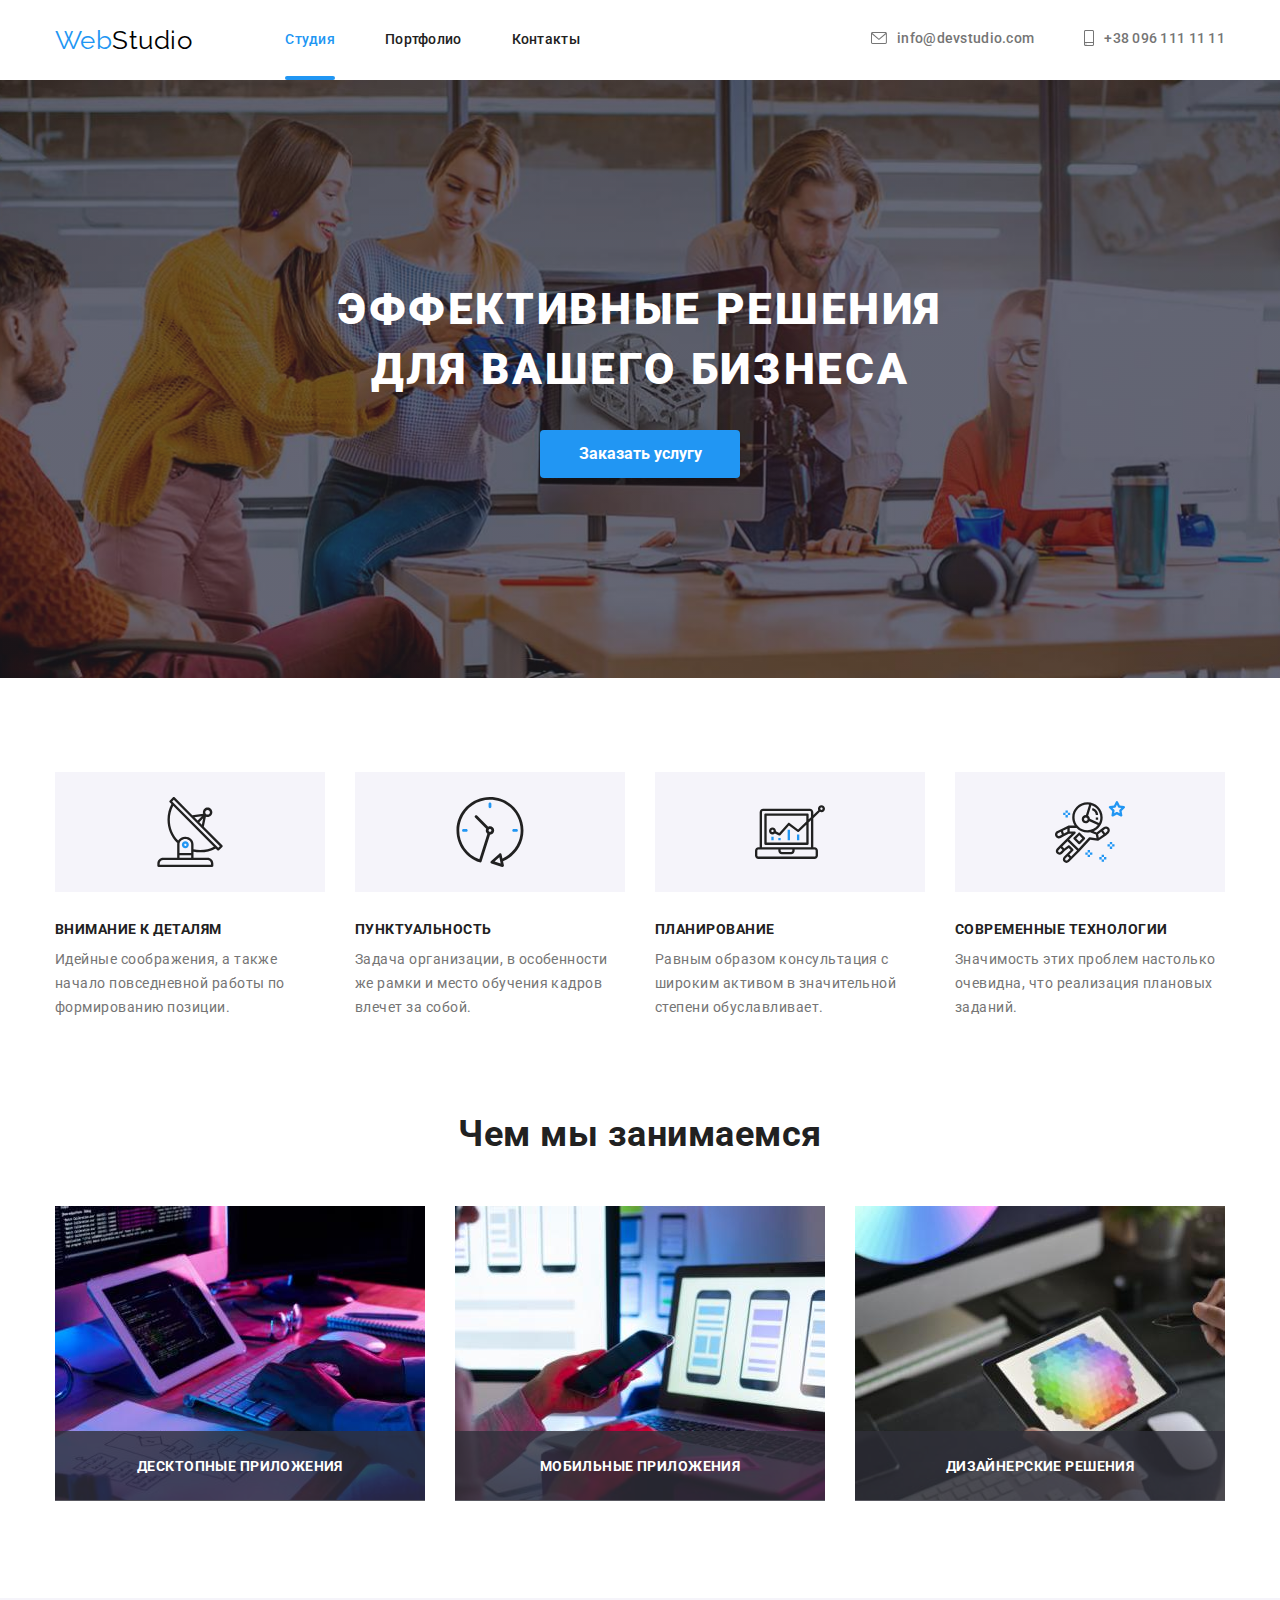
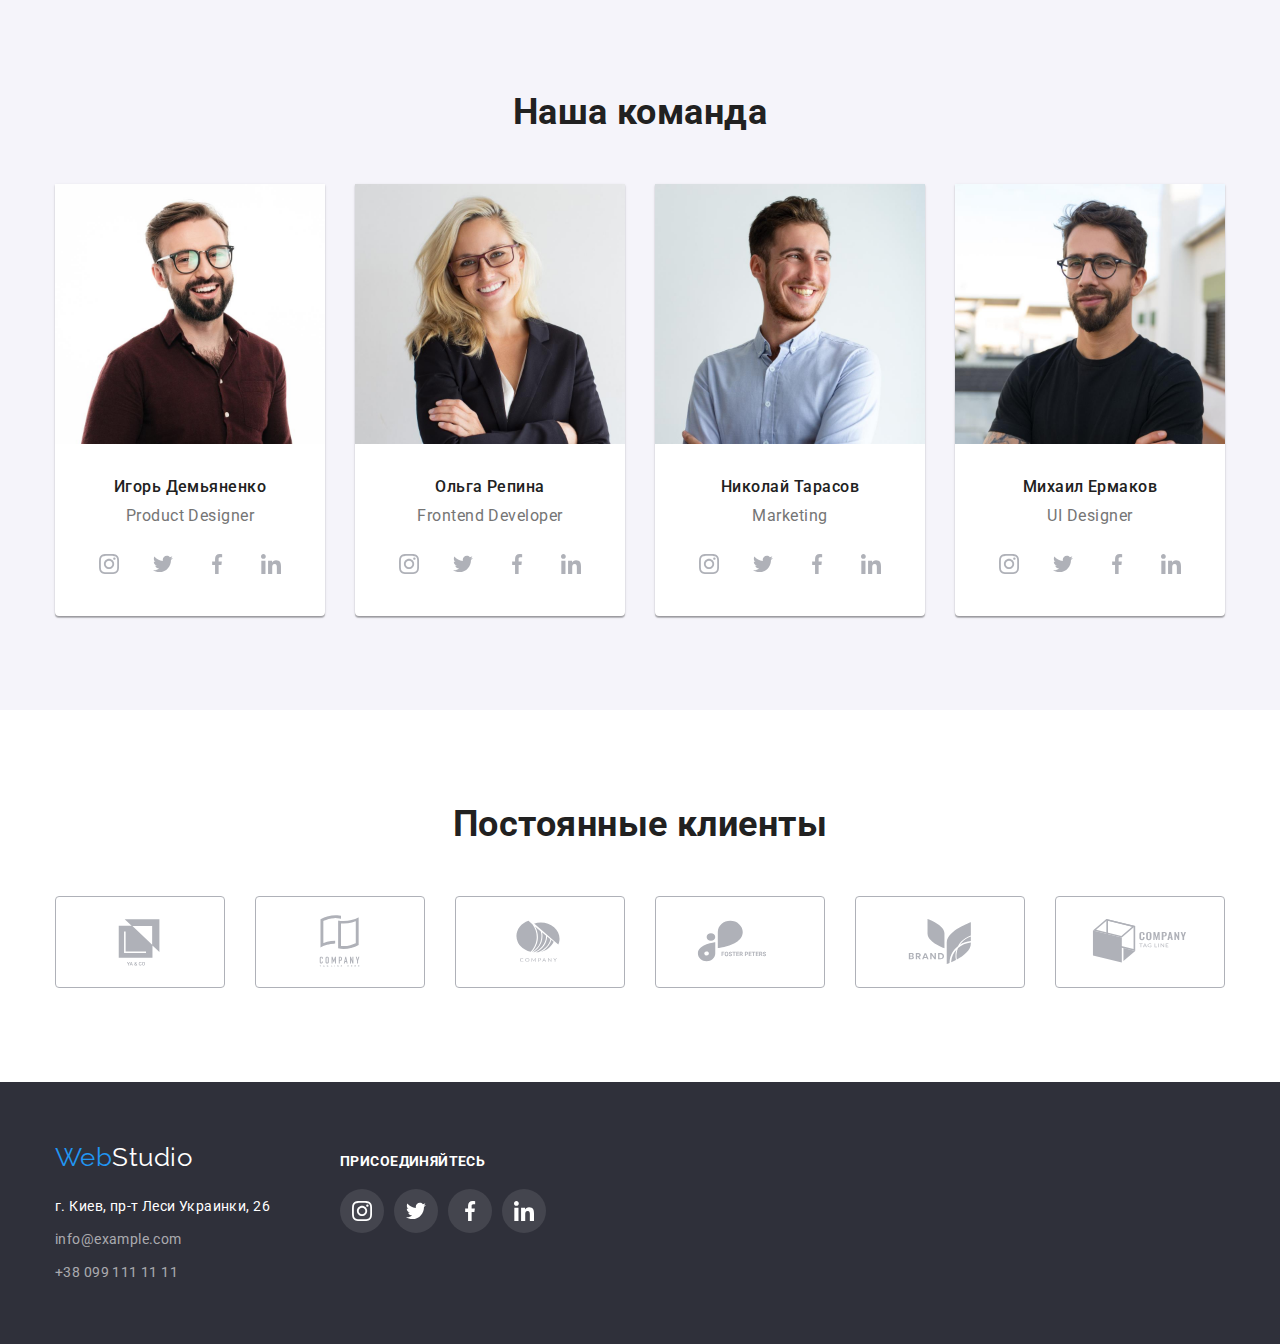
==== index.html @ f7ffaaa4 "clone hw5" ====
<!DOCTYPE html>
<html lang="ru">
<head>
    <meta charset="UTF-8">
    <meta http-equiv="X-UA-Compatible" content="IE=edge">
    <meta name="viewport" content="width=device-width, initial-scale=1.0">
    <title>WebStudio</title>
    <link rel="stylesheet" href="https://fonts.googleapis.com/css2?family=Raleway:wght@700&family=Roboto:wght@400;500;700;900&display=swap"
        >
        <link rel="stylesheet" href="https://cdnjs.cloudflare.com/ajax/libs/modern-normalize/1.0.0/modern-normalize.min.css">
    <link rel="stylesheet" href="./css/styles.css">
</head>
<body>
    <!--header-->
    <header>
        <div class="container main-nav">
        <nav class="main-nav">
            <a href="./index.html" class="logo">Web<span class="logo-web-dark">Studio</span></a>
            <ul class="site-nav list">
                <li class="site-item"><a href="./index.html" class="link current">Студия</a></li>
                <li class="site-item"><a href="./portfolio.html" class="link">Портфолио</a></li>
                <li class="site-item"><a href="" class="link">Контакты</a></li>
            </ul>
        </nav>
        <ul class="contact-nav list">
            <li class="site-item">
                <a href="mailto:info@devstudio.com" class="contact-link">
                <svg class="address-icon header-mail" width="16px" height="12px"> 
                    <use href="./image/sprite.svg#icon-mail"></use>
                </svg>
                info@devstudio.com</a></li>
            <li class="site-item"><a href="tel:+380961111111" class="contact-link">
                <svg class="address-icon header-tel" width="10px" height="16px">
                    <use href="./image/sprite.svg#icon-smartphone"></use>
                </svg>
                +38 096 111 11 11</a>
            </li>
        </ul>
        </div>

    </header> 

    <!--unique content page-->
     <main>


        <!--Hero section-->
        <section class="hero">
           <h1 class="title-hero">Эффективные решения для вашего бизнеса</h1>
            <button type="button" class="button primary" data-modal-open>Заказать услугу</button>
        </section>

        <!--company ideals and princes-->
        <section class="section top-section">
            <div class="container">
            <h2 class="section-title hidden-title">Принципы компании</h2>
            <ul class="company-ideal list">
                <li class="company-item">
                    <div class="section-icon">
                        <svg class="antenna-icon" width="70px" height="70px">
                            <use href="./image/sprite.svg#icon-antenna"></use>
                        </svg>
                    </div>
                    <h3 class="title">Внимание к деталям</h3>
                    <p class="text">Идейные соображения, а также начало повседневной работы по формированию позиции.</p>
                </li>
                <li class="company-item">
                    <div class="section-icon">
                        <svg class="clock-icon" width="70px" height="70px">
                            <use href="./image/sprite.svg#icon-clock"></use>
                        </svg>
                    </div>
                    <h3 class="title">Пунктуальность</h3>
                    <p class="text">Задача организации, в особенности же рамки и место обучения кадров влечет за собой.</p>
                </li>
                <li class="company-item">
                    <div class="section-icon">
                        <svg class="diagram-icon" width="70px" height="70px">
                            <use href="./image/sprite.svg#icon-diagram"></use>
                        </svg>
                     </div>
                    <h3 class="title">Планирование</h3>
                    <p class="text">Равным образом консультация с широким активом в значительной степени обуславливает.</p>
                </li>
                <li class="company-item">
                    <div class="section-icon">
                        <svg class="astronaut-icon" width="70px" height="70px">
                            <use href="./image/sprite.svg#icon-astronaut"></use>
                        </svg>
                     </div>
                    <h3 class="title">Современные технологии</h3>
                    <p class="text">Значимость этих проблем настолько очевидна, что реализация плановых заданий.</p>
                </li>
            </ul></div>
        </section>

        <!--what we're doing-->
        <section class="section">
            <div class="container">
            <h2 class="section-title our-work-title">Чем мы занимаемся</h2>
            <ul class="our-work list">
                <li class="our-work-item">
                    <a href=""><img src="./image/computer.jpg" alt="Компьютер" width="370"></a>
                    
                        <p class="our-work-card-text">Десктопные приложения</p>
                   
                </li>
                <li class="our-work-item">
                    <a href=""> <img src="./image/mobile.jpg" alt="Мобильные устройства" width="370"></a>
        
                        <p class="our-work-card-text">Мобильные приложения</p>
                    
                </li>
                <li class="our-work-item">
                    <a href=""><img src="./image/tablet.jpg" alt="Планшеты" width="370"></a>
                    
                        <p class="our-work-card-text">Дизайнерские решения</p>
                    
                </li>
            </ul>
            </div>
        </section>

        <!--our team-->
        <section class="team-section section">
            <div class="container">
            <h2 class="section-title team-title">Наша команда</h2>
            <ul class="team-list list ">
                <li class="cards"><img src="./image/ihor.jpg" alt="Игорь Демьяненко фото" width="270">
                    <h3 class="title">Игорь Демьяненко</h3>
                    <p class="text">Product Designer</p>
                    <ul class="master-social social-list list">
                        <li class="social-item">
                            <a href="" class="social-link">
                                <svg class="social-icon" width="20" height="20">
                                    <use href="./image/sprite.svg#icon-instagram"></use>
                                </svg>
                            </a>
                        </li>
                        <li class="social-item">
                            <a href="" class="social-link">
                                <svg class="social-icon" width="20" height="20">
                                    <use href="./image/sprite.svg#icon-twitter"></use>
                                </svg>
                            </a>
                        </li>
                        <li class="social-item">
                            <a href="" class="social-link">
                                <svg class="social-icon" width="20" height="20">
                                    <use href="./image/sprite.svg#icon-facebook"></use>
                                </svg>
                            </a>
                        </li>
                        <li class="social-item">
                            <a href="" class="social-link">
                                <svg class="social-icon" width="20" height="20">
                                    <use href="./image/sprite.svg#icon-linkedin"></use>
                                </svg>
                            </a>
                        </li>
                    </ul> 
                </li>
                <li class="cards"><img src="./image/olha.jpg" alt="Ольга Репина фото" width="270">
                    <h3 class="title">Ольга Репина</h3>
                    <p class="text">Frontend Developer</p>
                    <ul class="master-social social-list list">
                        <li class="social-item">
                            <a href="" class="social-link">
                                <svg class="social-icon" width="20" height="20">
                                    <use href="./image/sprite.svg#icon-instagram"></use>
                                </svg>
                            </a>
                        </li>
                        <li class="social-item">
                            <a href="" class="social-link">
                                <svg class="social-icon" width="20" height="20">
                                    <use href="./image/sprite.svg#icon-twitter"></use>
                                </svg>
                            </a>
                        </li>
                        <li class="social-item">
                            <a href="" class="social-link">
                                <svg class="social-icon" width="20" height="20">
                                    <use href="./image/sprite.svg#icon-facebook"></use>
                                </svg>
                            </a>
                        </li>
                        <li class="social-item">
                            <a href="" class="social-link">
                                <svg class="social-icon" width="20" height="20">
                                    <use href="./image/sprite.svg#icon-linkedin"></use>
                                </svg>
                            </a>
                        </li>
                    </ul>
                </li>
                <li class="cards"><img src="./image/nikolay.jpg" alt="Николай Тарасов фото" width="270">
                    <h3 class="title">Николай Тарасов</h3>
                    <p class="text">Marketing</p>
                    <ul class="master-social social-list list">
                        <li class="social-item">
                            <a href="" class="social-link">
                                <svg class="social-icon" width="20" height="20">
                                    <use href="./image/sprite.svg#icon-instagram"></use>
                                </svg>
                            </a>
                        </li>
                        <li class="social-item">
                            <a href="" class="social-link">
                                <svg class="social-icon" width="20" height="20">
                                    <use href="./image/sprite.svg#icon-twitter"></use>
                                </svg>
                            </a>
                        </li>
                        <li class="social-item">
                            <a href="" class="social-link">
                                <svg class="social-icon" width="20" height="20">
                                    <use href="./image/sprite.svg#icon-facebook"></use>
                                </svg>
                            </a>
                        </li>
                        <li class="social-item">
                            <a href="" class="social-link">
                                <svg class="social-icon" width="20" height="20">
                                    <use href="./image/sprite.svg#icon-linkedin"></use>
                                </svg>
                            </a>
                        </li>
                    </ul>
                </li>
                <li class="cards"><img src="./image/michael.jpg" alt="Михаил Ермаков фото" width="270">
                    <h3 class="title">Михаил Ермаков</h3>
                    <p class="text">UI Designer</p>
                    <ul class="master-social social-list list">
                        <li class="social-item">
                            <a href="" class="social-link">
                                <svg class="social-icon" width="20" height="20">
                                    <use href="./image/sprite.svg#icon-instagram"></use>
                                </svg>
                            </a>
                        </li>
                        <li class="social-item">
                            <a href="" class="social-link">
                                <svg class="social-icon" width="20" height="20">
                                    <use href="./image/sprite.svg#icon-twitter"></use>
                                </svg>
                            </a>
                        </li>
                        <li class="social-item">
                            <a href="" class="social-link">
                                <svg class="social-icon" width="20" height="20">
                                    <use href="./image/sprite.svg#icon-facebook"></use>
                                </svg>
                            </a>
                        </li>
                        <li class="social-item">
                            <a href="" class="social-link">
                                <svg class="social-icon" width="20" height="20">
                                    <use href="./image/sprite.svg#icon-linkedin"></use>
                                </svg>
                            </a>
                        </li>
                    </ul>
                </li>
            </ul>
            </div>
        </section>
        <section class="section clients-section">
            <div class="container">
                <h2 class="section-title clients-title">Постоянные клиенты</h2>
                <ul class="list clients-list">
                    <li class="clients-item">
                         <a href="" class="clients-link">
                            <svg class="clients-icon" width="106" height="60">
                                <use href="./image/sprite.svg#icon-clients-1"></use>
                            </svg>
                        </a>
                    </li>
                    <li class="clients-item">
                        <a href="" class="clients-link">
                            <svg class="clients-icon" width="106" height="60">
                                <use href="./image/sprite.svg#icon-clients-2"></use>
                            </svg>
                        </a>
                    </li>
                    <li class="clients-item">
                        <a href="" class="clients-link">
                            <svg class="clients-icon" width="106" height="60">
                                <use href="./image/sprite.svg#icon-clients-3"></use>
                            </svg>
                        </a>
                    </li>
                    <li class="clients-item">
                        <a href="" class="clients-link">
                            <svg class="clients-icon" width="106" height="60">
                                <use href="./image/sprite.svg#icon-clients-4"></use>
                            </svg>
                        </a>
                    </li>
                    <li class="clients-item">
                        <a href="" class="clients-link">
                            <svg class="clients-icon" width="106" height="60">
                                <use href="./image/sprite.svg#icon-clients-5"></use>
                            </svg>
                        </a>
                    </li>
                    <li class="clients-item">
                        <a href="" class="clients-link">
                            <svg class="clients-icon" width="106" height="60">
                                <use href="./image/sprite.svg#icon-clients-6"></use>
                            </svg>
                        </a>
                    </li>
                    
                </ul>
            </div>
        </section>

    </main>

    <!--footer-->
    <footer class="footer-section">
        <div class="container footer-box">
            <div class="footer-left">
            <a href="./index.html" class="logo">Web<span class="logo-web-light">Studio</span></a>

            <address class="address-footer contact-nav">
                <span class="address">г. Киев, пр-т Леси Украинки, 26 </span>
                <a href="mailto:info@example.com" class="contact-link">info@example.com</a>
                <a href="tel:+380991111111" class="contact-link">+38 099 111 11 11</a>
            </address>
            </div>
            <div class="footer-right">
                <h3 class="title footer-title">присоединяйтесь</h3>
                <ul class="footer-social list">
                    <li class="footer-item">
                        <a href="" class="footer-social-link">
                            <svg class="footer-social-icon" width="20" height="20">
                                <use href="./image/sprite.svg#icon-instagram"></use>
                            </svg>
                        </a>
                    </li>
                    <li class="footer-item">
                        <a href="" class="footer-social-link">
                            <svg class="footer-social-icon" width="20" height="20">
                                <use href="./image/sprite.svg#icon-twitter"></use>
                            </svg>
                        </a>
                    </li>
                    <li class="footer-item">
                        <a href="" class="footer-social-link">
                            <svg class="footer-social-icon" width="20" height="20">
                                <use href="./image/sprite.svg#icon-facebook"></use>
                            </svg>
                        </a>
                    </li>
                    <li class="footer-item">
                        <a href="" class="footer-social-link">
                            <svg class="footer-social-icon" width="20" height="20">
                                <use href="./image/sprite.svg#icon-linkedin"></use>
                            </svg>
                        </a>
                    </li>
                </ul>
            </div>
        </div>
    </footer>
    <div class="backdrop is-hidden" data-modal>
        <div class="modal">
            <button type="button" class="modal-btn" data-modal-close>
                <svg class="modal-close-icon" width="18" height="18">
                    <use href="./image/sprite.svg#icon-close"></use>
                </svg>
            </button>
        </div>
    </div>
    <script src="./js/modal.js"></script>
</body>
</html>
---- css/styles.css ----
:root {
  --primary-text-color: #757575;
  --title-text-color: #212121;
  --accent-color: #2196f3;
  --white-color: #ffffff;
  --white-opacity-color: rgba(255, 255, 255, 0.6);
  --secondary-background-color: #f5f4fa;
  --dark-backgroud-color: #2f303a;
  --black-color: #000000;
}

body {
  margin: 0;
  background-color: var(--white-color);
  color: var(--primary-text-color);

  font-family: Roboto, sans-serif;
  letter-spacing: 0.03em;
}

.container {
  width: 1200px;
  padding-left: 15px;
  padding-right: 15px;
  margin-left: auto;
  margin-right: auto;
}

.list {
  padding: 0;
  margin: 0;

  list-style: none;
}

.link {
  color: inherit;
}

/*section*/

.hidden-title {
  display: none;
}

.section {
  padding-bottom: 94px;
}

/*logo*/

.logo {
  color: var(--accent-color);
  font-family: Raleway, sans-serif;
  font-weight: 700px;
  font-size: 26px;
  line-height: 1.19;
  text-decoration: none;
}
.logo-web-dark {
  color: var(--black-color);
}
.logo-web-light {
  color: var(--white-color);
}

/*button*/

.button {
  border-radius: 4px;
  padding: 6px 22px;
  min-width: 73px;

  color: var(--title-text-color);
  background-color: var(--secondary-background-color);

  font-weight: 700;
  font-size: 16px;
  line-height: 1.8;
  text-align: center;

  cursor: pointer;
}
.button.primary {
  padding: 10px 32px;
  min-width: 200px;
  border: none;
  box-shadow: 0px 4px 4px rgba(0, 0, 0, 0.15);

  color: var(--white-color);
  background-color: var(--accent-color);
}
.portfolio-button {
  font-family: Roboto;
  font-weight: 500;
  font-size: 16px;
  line-height: 1.62;
  transition: color 250ms cubic-bezier(0.4, 0, 0.2, 1),
    background-color 250ms cubic-bezier(0.4, 0, 0.2, 1),
    box-shadow 250ms cubic-bezier(0.4, 0, 0.2, 1);
}

.portfolio-button:hover,
.portfolio-button:focus {
  color: var(--white-color);
  background-color: var(--accent-color);
  box-shadow: 0px 3px 1px rgba(0, 0, 0, 0.1), 0px 1px 2px rgba(0, 0, 0, 0.08),
    0px 2px 2px rgba(0, 0, 0, 0.12);
  border-radius: 4px;
}

/*main-nav*/

.main-nav {
  display: flex;
  align-items: center;
}

/*site nav*/

.site-nav {
  display: flex;
  margin-left: 93px;
}

.site-nav .site-item:not(:last-child) {
  margin-right: 50px;
}

.site-nav .link {
  display: block;
  padding-top: 32px;
  padding-bottom: 32px;

  color: var(--title-text-color);
  font-family: inherit;
  font-weight: 500;
  font-size: 14px;
  line-height: 1.14;
  letter-spacing: 0.02em;
  text-decoration: none;

  transition: color 250ms cubic-bezier(0.4, 0, 0.2, 1);
  position: relative;
}

.site-nav .link:hover,
.site-nav .link:focus {
  color: var(--accent-color);
}

.site-nav .link.current {
  color: var(--accent-color);
}

.site-nav .link.current::after {
  content: "";
  width: 100%;
  position: absolute;
  height: 4px;
  border-radius: 2px;
  bottom: 0;
  display: block;
  background-color: var(--accent-color);
}

/*contact nav*/

.main-nav .contact-nav {
  display: flex;
  margin-left: auto;
}

.contact-nav .site-item + .site-item {
  margin-left: 50px;
}

.contact-nav .contact-link {
  display: inline-flex;
  align-items: center;
  margin: 0;
  color: var(--primary-text-color);
  text-decoration: none;
  font-weight: 500;
  font-size: 14px;
  line-height: 16px;
  letter-spacing: 0.02em;

  transition: color 250ms cubic-bezier(0.4, 0, 0.2, 1);
}
.contact-nav .contact-link:hover,
.contact-nav .contact-link:focus {
  color: var(--accent-color);
}

.address-icon {
  margin-right: 10px;
  fill: var(--primary-text-color);
  transition: fill 250ms cubic-bezier(0.4, 0, 0.2, 1);
}

.address-icon:hover {
  fill: var(--accent-color);
}

.contact-link:hover .address-icon,
.contact-link:focus .header-mail,
.contact-link:hover .header-tel,
.contact-link:focus .header-tel {
  fill: var(--accent-color);
}

.border-bottom {
  border-bottom: 1px solid #ececec;
}

/*hero*/

.hero {
  padding-top: 200px;
  padding-bottom: 200px;
  background-color: var(--dark-backgroud-color);
  text-align: center;
  background-image: linear-gradient(
      rgba(47, 48, 58, 0.4),
      rgba(47, 48, 58, 0.4)
    ),
    url(../image/hero-bg.jpg);
  max-width: 1600рх;
  background-repeat: no-repeat;
  background-size: cover;
  background-position: center;
}
.title-hero {
  margin-top: 0;
  margin-bottom: 30px;
  margin-left: auto;
  margin-right: auto;
  max-width: 696px;

  color: var(--white-color);
  font-weight: 900;
  font-size: 44px;
  line-height: 1.36;
  text-align: center;
  letter-spacing: 0.06em;
  text-transform: uppercase;
}

.section-title {
  margin-top: 0;
  margin-bottom: 50px;

  color: var(--title-text-color);
  font-weight: 700px;
  font-size: 36px;
  line-height: 1.16;
}

.portfolio-title {
  margin-bottom: 4px;
  font-size: 18px;
  line-height: 2;
  letter-spacing: 0.06em;
}

/*company ideal*/

.company-ideal {
  display: flex;
}

.company-ideal .company-item {
  width: 270px;
  margin-right: 30px;
}

.company-ideal .company-item:last-child {
  margin-right: 0;
}

.company-item .section-icon {
  display: block;
  background-color: #f5f4fa;
  text-align: center;

  width: 270px;
  height: 120px;

  margin-bottom: 30px;
  display: flex;
  align-items: center;
  justify-content: center;
}

.company-ideal .title {
  color: var(--title-text-color);
  margin-top: 0;
  margin-bottom: 10px;

  font-weight: 700px;
  font-size: 14px;
  line-height: 1.14;
  text-transform: uppercase;
}

.company-ideal .text {
  margin: 0;
  font-size: 14px;
  line-height: 1.71;
}

/*our work section*/

.our-work-item {
  position: relative;
}

.our-work {
  display: flex;
  justify-content: space-between;
}

.our-work-title {
  text-align: center;
}

.our-work-card-text {
  color: var(--white-color);
  font-weight: bold;
  font-size: 14px;
  line-height: 16px;
  text-align: center;
  letter-spacing: 0.03em;
  text-transform: uppercase;
  position: absolute;
  bottom: 3px;
  left: 0;
  margin: 0;
  background-color: rgba(47, 48, 58, 0.8);

  width: 100%;
  height: 70px;
  padding-top: 27px;
}

/*our team section*/

.team-section {
  padding-top: 94px;
  background-color: var(--secondary-background-color);
}

.team-list {
  display: flex;
  justify-content: space-between;
}

.team-title {
  text-align: center;
}

.team-list .title {
  margin-top: 30px;
  margin-bottom: 10px;
  text-align: center;

  color: var(--title-text-color);
  font-weight: 500;
  font-size: 16px;
  line-height: 1.18;
}

.team-list .text {
  margin: 0;

  font-size: 16px;
  line-height: 1.18;
  text-align: center;
  margin-bottom: 16px;
}

.team-list .cards {
  padding-bottom: 30px;
  background-color: var(--white-color);
  box-shadow: 0px 1px 3px rgba(0, 0, 0, 0.12), 0px 1px 1px rgba(0, 0, 0, 0.14),
    0px 2px 1px rgba(0, 0, 0, 0.2);
  border-radius: 0px 0px 4px 4px;
}

.social-list {
  display: flex;
  justify-content: center;
}

.social-item {
  width: 44px;
  height: 44px;
  margin-right: 10px;
}

.social-item:last-child {
  margin-right: 0;
}

.social-link {
  display: flex;
  align-items: center;
  justify-content: center;
  width: 100%;
  height: 100%;

  border-radius: 50%;

  transition: background-color 250ms cubic-bezier(0.4, 0, 0.2, 1);
}

.social-link:hover,
.social-link:focus {
  background-color: var(--accent-color);
}

.social-link:hover .social-icon,
.social-link:focus .social-icon {
  fill: var(--white-color);
}

.social-icon {
  fill: #afb1b8;
  transition: fill 250ms cubic-bezier(0.4, 0, 0.2, 1);
}

/*portfolion btn*/

.top-section {
  padding-top: 94px;
}

.portfolio-btn {
  display: flex;
  justify-content: center;
  align-items: center;
  margin-bottom: 50px;
}

.portfolio-btn .portfolio-button {
  margin-right: 8px;
  border: none;
}
.portfolio-button:not(:last-child) {
  margin-right: 0;
}

/*portfolio section*/

.portfolio-element {
  transition: box-shadow 250ms cubic-bezier(0.4, 0, 0.2, 1);
}

.portfolio-element:hover,
.portfolio-element:focus {
  cursor: pointer;
  box-shadow: 0px 1px 1px rgba(0, 0, 0, 0.12), 0px 4px 4px rgba(0, 0, 0, 0.06),
    1px 4px 6px rgba(0, 0, 0, 0.16);
}

.portfolio-element:hover .portfolio-img-text {
  transform: translateY(-100%);
}

.portfolio-img {
  display: block;
}

.portfolio-card-wrap {
  position: relative;
  overflow: hidden;
}

.portfolio-img-text {
  position: absolute;
  font-size: 18px;
  line-height: 28px;
  letter-spacing: 0.03em;
  color: #ffffff;
  background-color: rgba(33, 150, 243, 0.9);
  margin: 0;
  padding: 63px 24px;
  height: 100%;
  top: 100%;
  transition: transform 250ms cubic-bezier(0.4, 0, 0.2, 1);
}

.portfolio-card {
  padding: 20px 24px;
  border-left: 1px solid #eeeeee;
  border-right: 1px solid #eeeeee;
  border-bottom: 1px solid #eeeeee;
}

.portfolio-text {
  margin: 0;
}

.portfolio-list {
  display: flex;
  flex-wrap: wrap;
  margin: -30px 0 0 -30px;
}

.portfolio-element {
  flex-basis: calc((100% - 90px) / 3);
  margin: 30px 0 0 30px;
}

/*clients section*/

.clients-section {
  padding-top: 94px;
}

.clients-title {
  text-align: center;
}

.clients-list {
  display: flex;

  justify-content: center;
}

.clients-item {
  width: 170px;
  height: 92px;
}

.clients-link:hover,
.clients-link:focus {
  border: 1px solid var(--accent-color);
}

.clients-link:hover .clients-icon,
.clients-link:focus .clients-icon {
  fill: var(--accent-color);
}

.clients-item:not(:last-child) {
  margin-right: 30px;
}

.clients-link {
  display: flex;
  align-items: center;
  justify-content: center;
  width: 100%;
  height: 100%;
  border: 1px solid #afb1b8;
  border-radius: 4px;
  transition: border 250ms cubic-bezier(0.4, 0, 0.2, 1);
}

.clients-icon {
  fill: #afb1b8;
  transition: fill 250ms cubic-bezier(0.4, 0, 0.2, 1);
}

/*footer*/

.footer-section {
  padding: 60px 0 60px 0;
  background-color: var(--dark-backgroud-color);
  font-size: 14px;
  line-height: 1.71;
}

.footer-box {
  display: flex;
  align-items: baseline;
}

.footer-left {
  margin-right: 70px;
}

.footer-title {
  font-weight: bold;
  font-size: 14px;
  line-height: 16px;
  letter-spacing: 0.03em;
  text-transform: uppercase;
  color: var(--white-color);
  margin: 0;
  margin-bottom: 20px;
}

.address-footer {
  display: flex;
  flex-direction: column;
  margin-top: 20px;

  color: var(--white-opacity-color);
  font-size: 14px;
  line-height: 24px;
  letter-spacing: 0.03em;
  font-style: normal;
}

.address-footer .contact-link {
  color: var(--white-opacity-color);
  margin-top: 9px;
  font-style: normal;
  font-weight: normal;
  font-size: 14px;
  line-height: 24px;
  letter-spacing: 0.03em;
}
.address-footer .address {
  color: var(--white-color);
}

.footer-social {
  display: flex;
}

.footer-item {
  width: 44px;
  height: 44px;
  margin-right: 10px;
}

.footer-social-link {
  display: flex;
  align-items: center;
  justify-content: center;
  width: 100%;
  height: 100%;
  border-radius: 50%;
  background-color: rgba(255, 255, 255, 0.1);

  transition: background-color 250ms cubic-bezier(0.4, 0, 0.2, 1);
}

.footer-social-link:hover,
.footer-social-link:focus {
  background-color: var(--accent-color);
}

.footer-social-icon {
  fill: var(--white-color);
}

.backdrop {
  width: 100vw;
  height: 100vh;
  background-color: rgba(0, 0, 0, 0.2);
  position: fixed;
  top: 0;
  transition: opacity 250ms cubic-bezier(0.4, 0, 0.2, 1),
    visibility 250ms cubic-bezier(0.4, 0, 0.2, 1);
}

.modal {
  position: absolute;
  width: 528px;
  min-height: 581px;
  background-color: #ffffff;
  border-radius: 10px;
  top: 50%;
  left: 50%;
  transform: translate(-50%, -50%);
}

.modal-btn {
  position: absolute;
  border: 1px solid rgba(0, 0, 0, 0.1);
  background-color: #ffffff;
  width: 30px;
  height: 30px;
  border-radius: 50%;
  top: 10px;
  right: 10px;
  display: flex;
  align-items: center;
  justify-content: center;
}

.backdrop.is-hidden {
  visibility: hidden;
  opacity: 0;
  pointer-events: none;
}
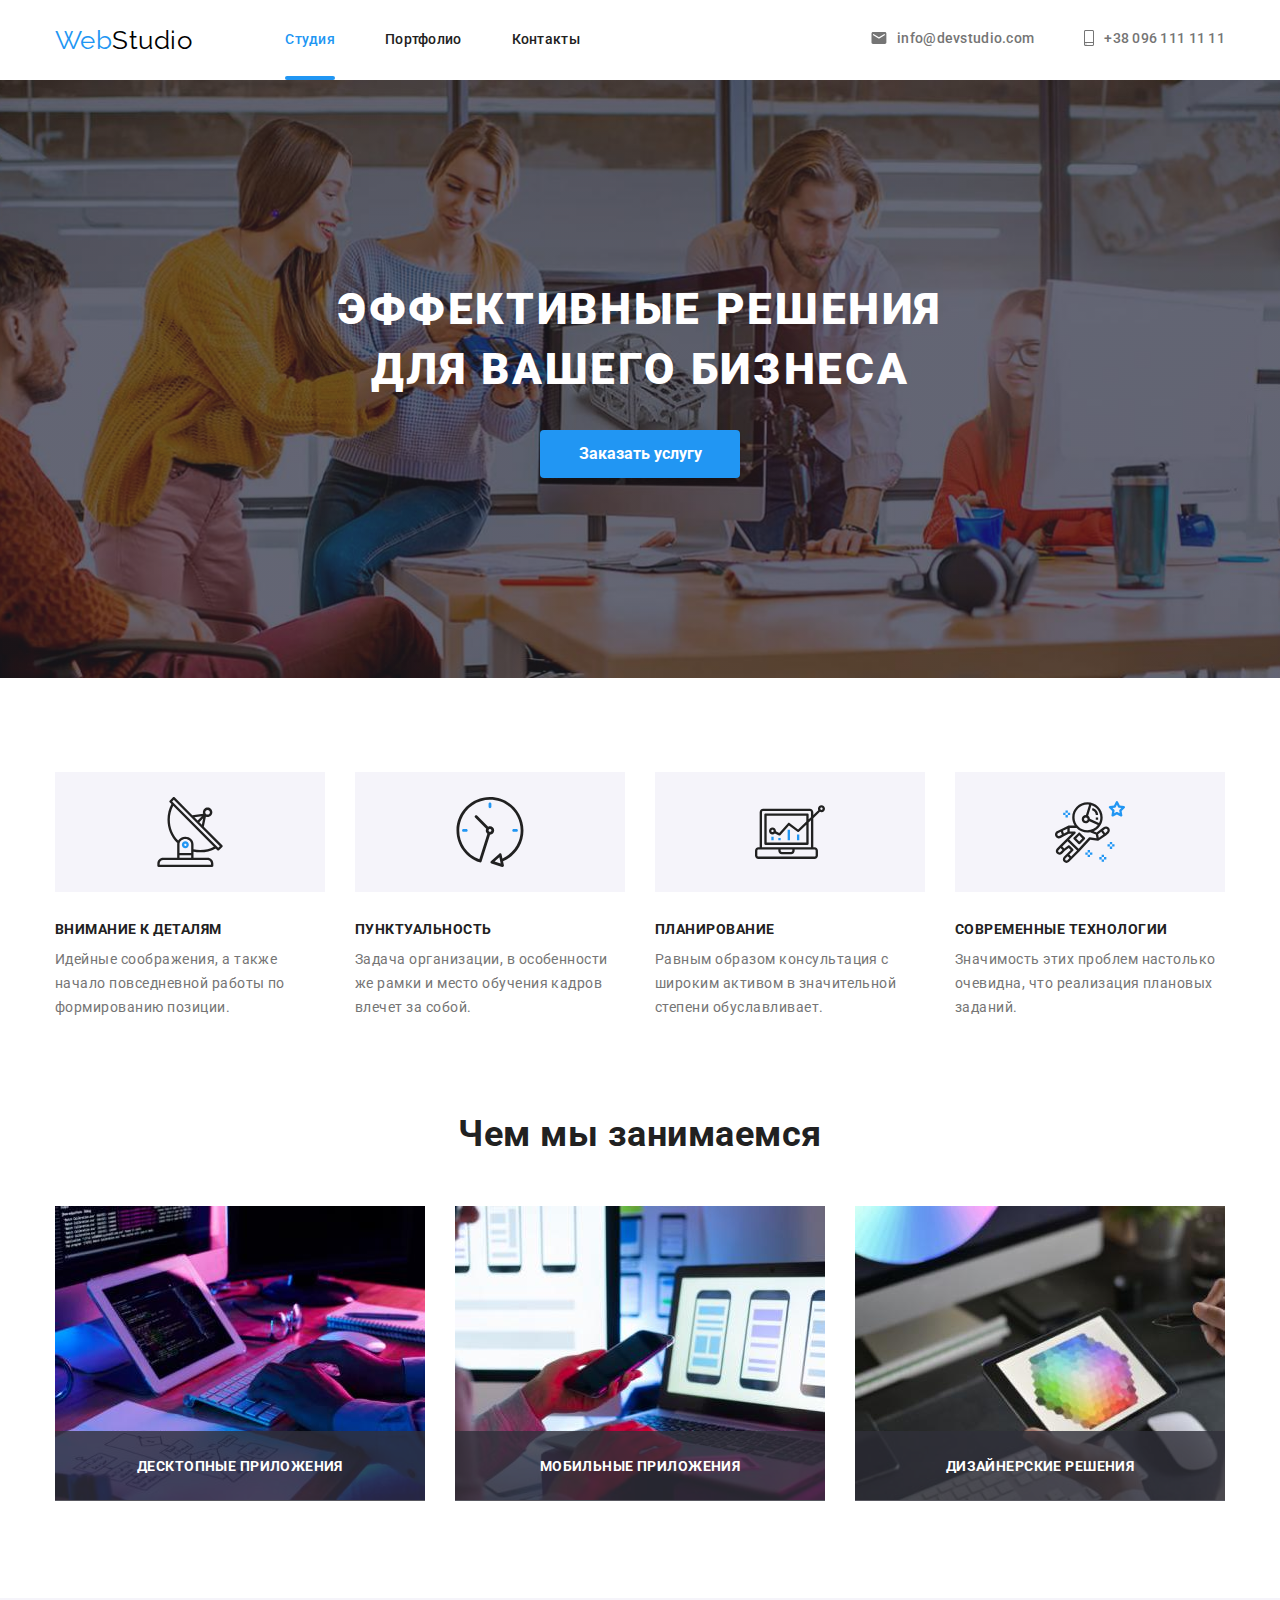
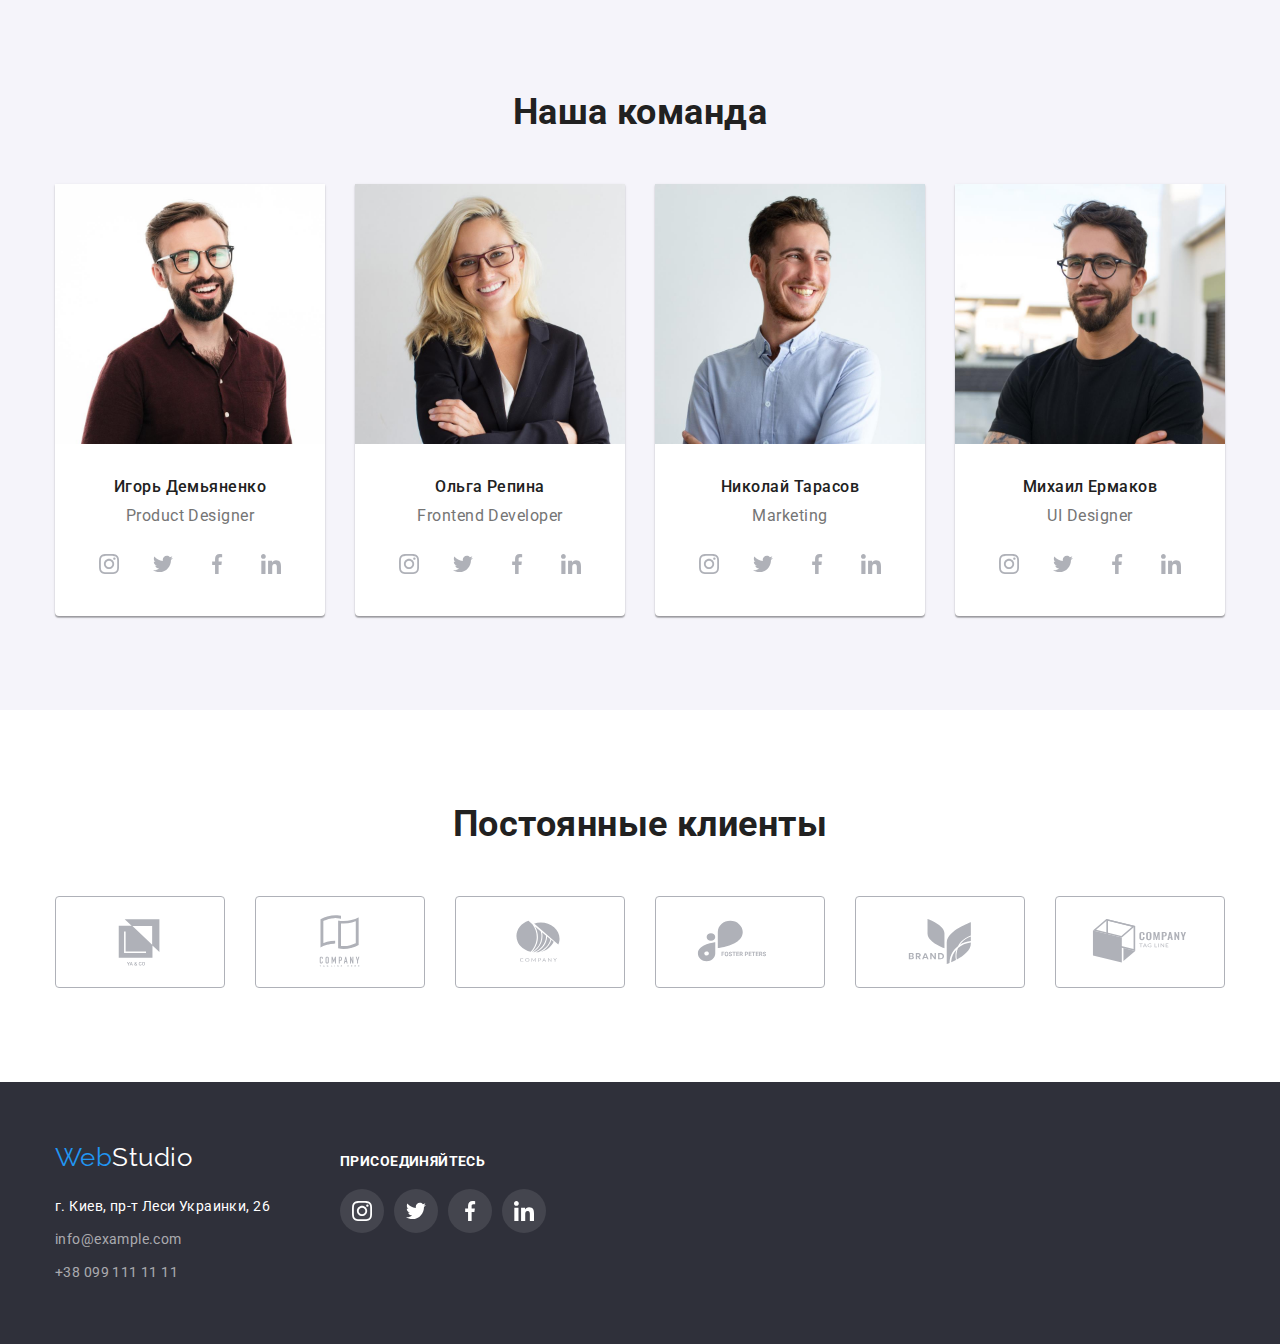
==== commit f5aae7aa: "Add styles to modal form" ====
--- a/index.html
+++ b/index.html
@@ -372,6 +372,60 @@
                     <use href="./image/sprite.svg#icon-close"></use>
                 </svg>
             </button>
+                <form action="" class="modal-form">
+                    <p class="modal-form-head">
+                        Оставьте свои данные, мы вам перезвоним
+                    </p>
+                   
+                    <label class="modal-form-field">
+                        Имя
+                        <span class="modal-form-wrapper">
+                            <input type="text" class="modal-form-input" name="user-name"
+                            minlength="2" pattern="[a-zA-Zа-яёА-ЯЁ]+"
+                            title="Имя должно содержать символы кириллицы или латиницы"
+                            required>
+                            <svg class="modal-form-icon" width="12" height="12">
+                                <use href="./image/sprite.svg#icon-name"></use>
+                        </svg>
+                    </span>
+                    </label>
+
+                    <label class="modal-form-field">
+                        Телефон
+                        <span class="modal-form-wrapper">
+                            <input type="tel" class="modal-form-input" name="user-tel" 
+                            pattern="[0-9]{3}-[0-9]{3}-[0-9]{2}-[0-9]{2}"
+                            title="099-000-00-00">
+                            <svg class="modal-form-icon" width="13" height="13">
+                                <use href="./image/sprite.svg#icon-tel"></use>
+                            </svg>
+                        </span>
+                        
+                    </label>
+
+                    <label class="modal-form-field">
+                        Почта
+                        <span class="modal-form-wrapper">
+                            <input type="email" class="modal-form-input" name="user-mail">
+                            <svg class="modal-form-icon" width="15" height="12">
+                                <use href="./image/sprite.svg#icon-mail"></use>
+                            </svg>
+                        </span>
+                        
+                    </label>
+
+                    <label class="modal-form-field">
+                        Комментарий
+                        <textarea class="modal-form-message" name="user-message" placeholder="Введите текст"></textarea>
+                    </label>
+
+                     <input type="checkbox" id="accept-policy" class="modal-form-checkbox">
+                     <label for="accept-policy" class="modal-form-checkbox-label">
+                         Соглашаюсь с рассылкой и принимаю <a href="#">Условия договора</a></label> 
+
+                    <button class="modal-form-button" type="submit">Отправить</button>
+                </form>
+            
         </div>
     </div>
     <script src="./js/modal.js"></script>
--- a/css/styles.css
+++ b/css/styles.css
@@ -668,6 +668,12 @@
   top: 50%;
   left: 50%;
   transform: translate(-50%, -50%);
+
+  padding: 40px;
+}
+
+.modal-close-icon {
+  fill: currentColor;
 }
 
 .modal-btn {
@@ -682,6 +688,13 @@
   display: flex;
   align-items: center;
   justify-content: center;
+  color: #000000;
+}
+
+.modal-btn:hover,
+.modal-btn:focus {
+  color: var(--accent-color);
+  transition: color 250ms cubic-bezier(0.4, 0, 0.2, 1);
 }
 
 .backdrop.is-hidden {
@@ -689,3 +702,98 @@
   opacity: 0;
   pointer-events: none;
 }
+
+.modal-form {
+  display: flex;
+  flex-direction: column;
+}
+
+.modal-form-head {
+  font-weight: bold;
+  font-size: 20px;
+  line-height: 23px;
+  text-align: center;
+  letter-spacing: 0.03em;
+  color: #212121;
+
+  margin-bottom: 30px;
+}
+
+.modal-form-field {
+  font-size: 12px;
+  line-height: 14px;
+  letter-spacing: 0.01em;
+  color: #757575;
+  margin-bottom: 28px;
+}
+
+.modal-form-wrapper {
+  position: relative;
+  display: block;
+  margin-top: 4px;
+}
+
+.modal-form-input {
+  width: 100%;
+  height: 40px;
+
+  padding-left: 30px;
+
+  border: 1px solid rgba(33, 33, 33, 0.2);
+  border-radius: 4px;
+}
+
+.modal-form-input:focus,
+.modal-form-message:focus {
+  outline: none;
+  border-color: var(--accent-color);
+  transition: border-color 250ms cubic-bezier(0.4, 0, 0.2, 1);
+}
+
+.modal-form-icon {
+  position: absolute;
+  top: 50%;
+  left: 14px;
+  transform: translateY(-50%);
+}
+
+.modal-form-input:focus + .modal-form-icon {
+  fill: var(--accent-color);
+  transition: fill 250ms cubic-bezier(0.4, 0, 0.2, 1);
+}
+
+.modal-form-message {
+  width: 100%;
+  height: 120px;
+
+  margin-top: 4px;
+  padding: 12px 16px;
+
+  border: 1px solid rgba(33, 33, 33, 0.2);
+  border-radius: 4px;
+
+  resize: none;
+  transition: border-color 250ms cubic-bezier(0.4, 0, 0.2, 1);
+}
+
+.modal-form-message::placeholder {
+  font-family: Roboto;
+  font-size: 12px;
+  line-height: 14px;
+  letter-spacing: 0.01em;
+
+  color: rgba(117, 117, 117, 0.5);
+}
+
+.modal-form-checkbox-label::before {
+  display: block;
+  content: "";
+  width: 16px;
+  height: 15px;
+  border: 1px solid #212121;
+  cursor: pointer;
+}
+
+.modal-form-checkbox:checked + .modal-form-checkbox-label::before {
+  background-color: var(--accent-color);
+}
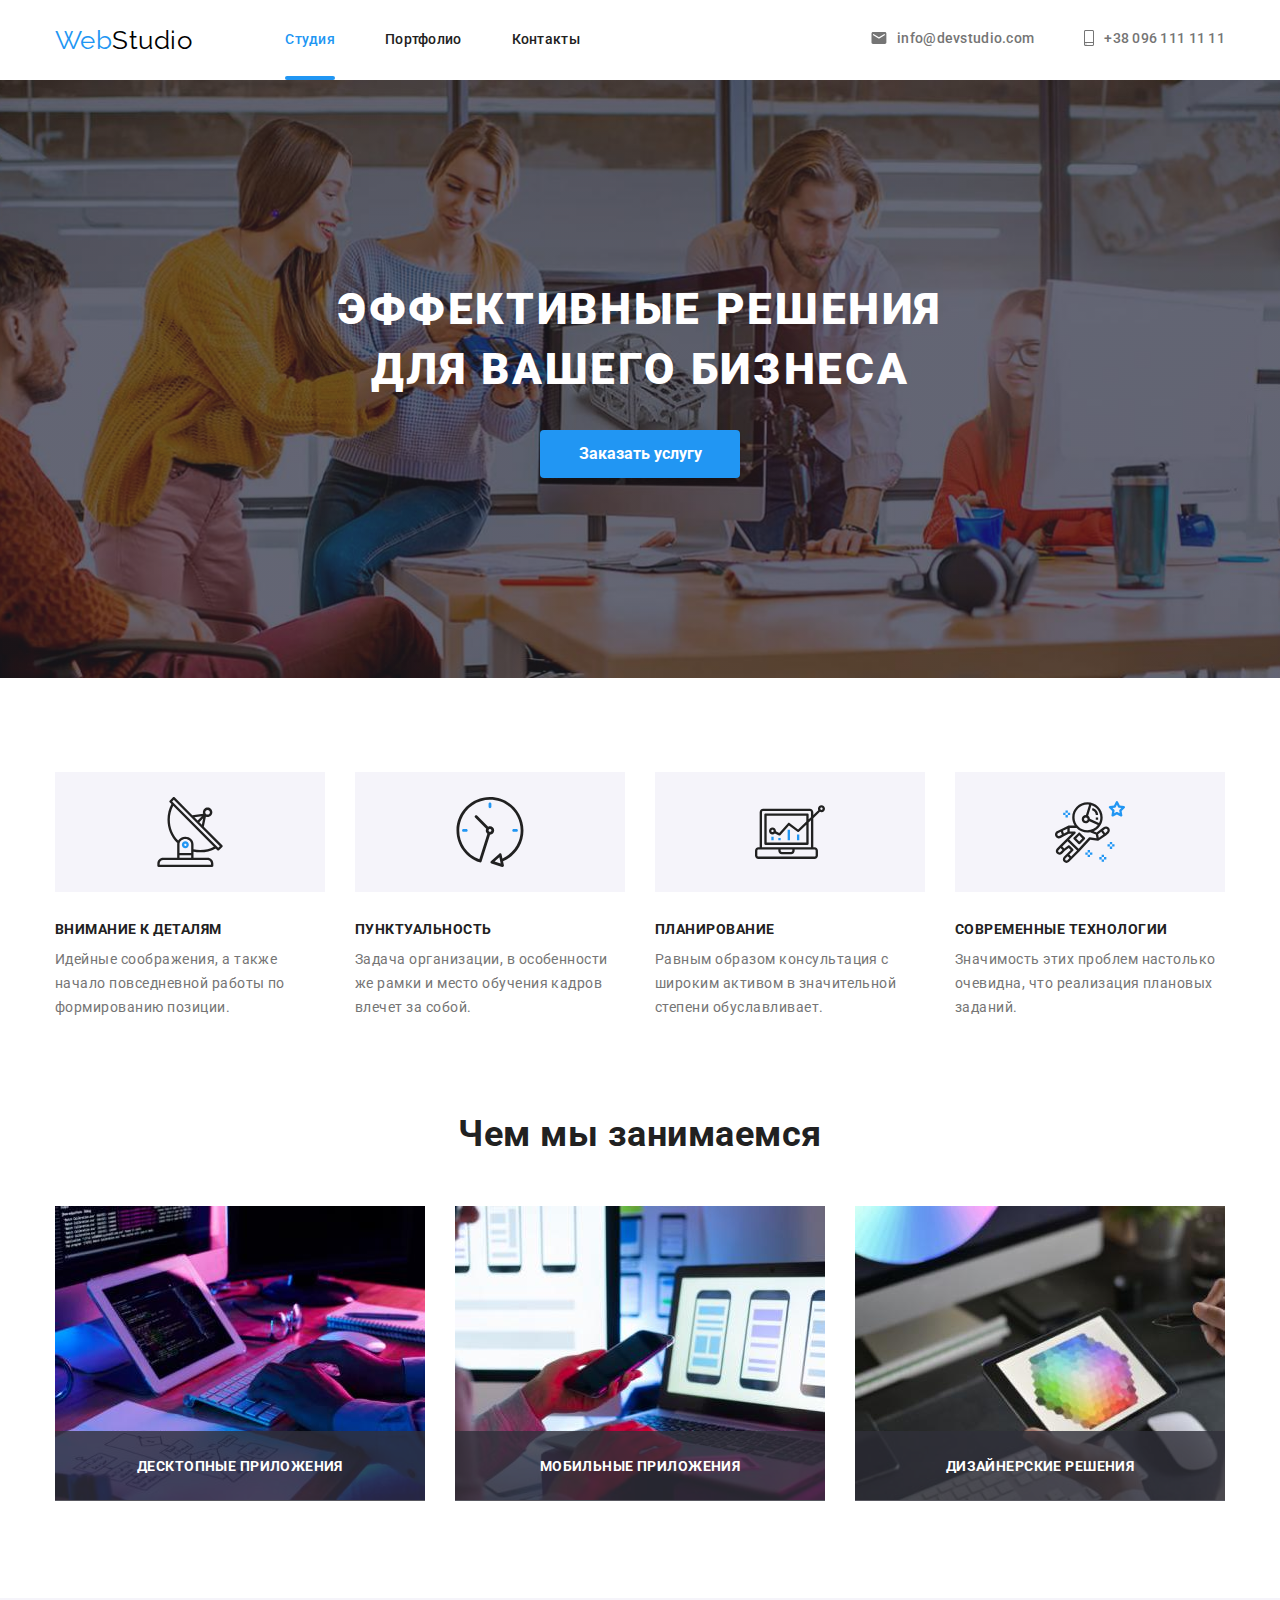
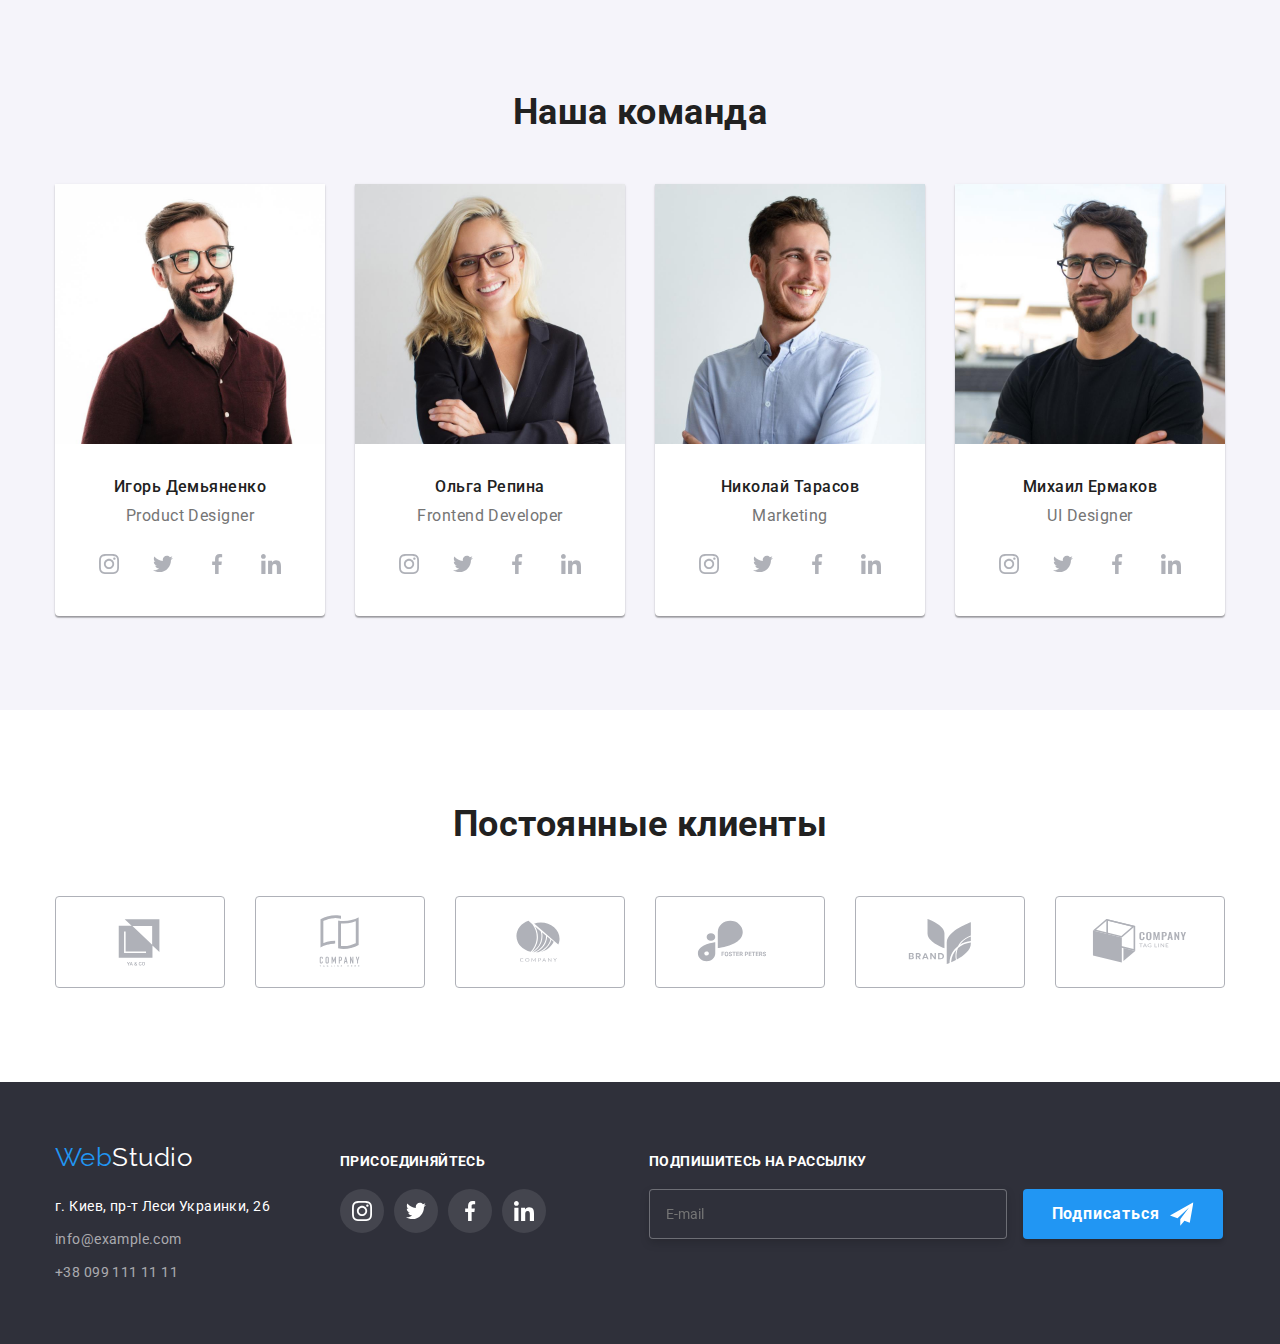
==== commit ce8e3168: "Add form to the footer" ====
--- a/index.html
+++ b/index.html
@@ -363,6 +363,19 @@
                     </li>
                 </ul>
             </div>
+            <div class="footer-form-block">
+                <form action="" class="footer-form">
+                    <p class="footer-form-head">
+                        Подпишитесь на рассылку
+                    </p>
+
+                    <label for="" class="footer-form-field">
+                        <input type="email" class="footer-form-input" name="user-footer-mail" placeholder="E-mail">
+                    </label>
+                    
+                    <button class="footer-form-btn" type="submit"><span class="footer-form-btn-text">Подписаться</span><svg class="footer-form-icon" width="24" height="24"><use href="./image/sprite.svg#icon-footer-form-icon"></use></svg></button>
+                </form>
+            </div>
         </div>
     </footer>
     <div class="backdrop is-hidden" data-modal>
@@ -419,9 +432,9 @@
                         <textarea class="modal-form-message" name="user-message" placeholder="Введите текст"></textarea>
                     </label>
 
-                     <input type="checkbox" id="accept-policy" class="modal-form-checkbox">
+                     <input type="checkbox" id="accept-policy" class="modal-form-checkbox visually-hidden">
                      <label for="accept-policy" class="modal-form-checkbox-label">
-                         Соглашаюсь с рассылкой и принимаю <a href="#">Условия договора</a></label> 
+                         Соглашаюсь с рассылкой и принимаю&nbsp; <a href="#" class="modal-form-checkbox-link">Условия договора</a></label> 
 
                     <button class="modal-form-button" type="submit">Отправить</button>
                 </form>
--- a/css/styles.css
+++ b/css/styles.css
@@ -24,6 +24,19 @@
   padding-right: 15px;
   margin-left: auto;
   margin-right: auto;
+}
+
+.visually-hidden {
+  position: absolute;
+  white-space: nowrap;
+  width: 1px;
+  height: 1px;
+  overflow: hidden;
+  border: 0;
+  padding: 0;
+  clip: rect(0 0 0 0);
+  clip-path: inset(50%);
+  margin: -1px;
 }
 
 .list {
@@ -649,6 +662,60 @@
   fill: var(--white-color);
 }
 
+.footer-form-block {
+  margin-left: 93px;
+}
+
+.footer-form-head {
+  font-weight: bold;
+  font-size: 14px;
+  line-height: 16px;
+  letter-spacing: 0.03em;
+  text-transform: uppercase;
+  color: var(--white-color);
+  margin: 0;
+  margin-bottom: 20px;
+}
+
+.footer-form-input {
+  width: 358px;
+  height: 50px;
+  padding-left: 16px;
+  background-color: #2f303a;
+  border: 1px solid rgba(255, 255, 255, 0.3);
+  box-sizing: border-box;
+  filter: drop-shadow(0px 4px 4px rgba(0, 0, 0, 0.15));
+  border-radius: 4px;
+  cursor: pointer;
+  transition: border 250ms cubic-bezier(0.4, 0, 0.2, 1);
+}
+
+.footer-form-btn {
+  width: 200px;
+  height: 50px;
+  margin-left: 12px;
+  padding: 10px 29px;
+  border: none;
+  box-shadow: 0px 4px 4px rgba(0, 0, 0, 0.15);
+  border-radius: 4px;
+  color: var(--white-color);
+  background-color: var(--accent-color);
+  display: inline-flex;
+  align-items: center;
+  text-align: center;
+  cursor: pointer;
+}
+
+.footer-form-btn-text {
+  font-family: Roboto;
+  font-style: normal;
+  font-weight: bold;
+  font-size: 16px;
+  line-height: 30px;
+  letter-spacing: 0.06em;
+  margin-right: 10px;
+}
+
 .backdrop {
   width: 100vw;
   height: 100vh;
@@ -741,6 +808,7 @@
 
   border: 1px solid rgba(33, 33, 33, 0.2);
   border-radius: 4px;
+  cursor: pointer;
 }
 
 .modal-form-input:focus,
@@ -748,6 +816,7 @@
   outline: none;
   border-color: var(--accent-color);
   transition: border-color 250ms cubic-bezier(0.4, 0, 0.2, 1);
+  cursor: pointer;
 }
 
 .modal-form-icon {
@@ -774,6 +843,7 @@
 
   resize: none;
   transition: border-color 250ms cubic-bezier(0.4, 0, 0.2, 1);
+  cursor: pointer;
 }
 
 .modal-form-message::placeholder {
@@ -785,15 +855,53 @@
   color: rgba(117, 117, 117, 0.5);
 }
 
+.modal-form-checkbox-label {
+  display: flex;
+  align-items: center;
+  justify-content: center;
+  font-size: 14px;
+  line-height: 24px;
+  letter-spacing: 0.03em;
+  margin-bottom: 30px;
+  cursor: pointer;
+}
+
 .modal-form-checkbox-label::before {
   display: block;
   content: "";
   width: 16px;
   height: 15px;
+  margin-right: 7px;
   border: 1px solid #212121;
+  border-radius: 2px;
   cursor: pointer;
 }
 
 .modal-form-checkbox:checked + .modal-form-checkbox-label::before {
   background-color: var(--accent-color);
-}
+  background-image: url(../image/icon-check.svg);
+  background-repeat: no-repeat;
+  background-size: contain;
+  border: none;
+  transition: background-image 250ms cubic-bezier(0.4, 0, 0.2, 1);
+}
+
+.modal-form-checkbox:focus + .modal-form-checkbox-label::before {
+  outline: 2px solid var(--accent-color);
+}
+
+.modal-form-checkbox-link {
+  color: var(--accent-color);
+}
+
+.modal-form-button {
+  width: 200px;
+  height: 50px;
+  margin-left: 124px;
+  min-width: 200px;
+  border: none;
+  box-shadow: 0px 4px 4px rgba(0, 0, 0, 0.15);
+  border-radius: 4px;
+  color: var(--white-color);
+  background-color: var(--accent-color);
+}
